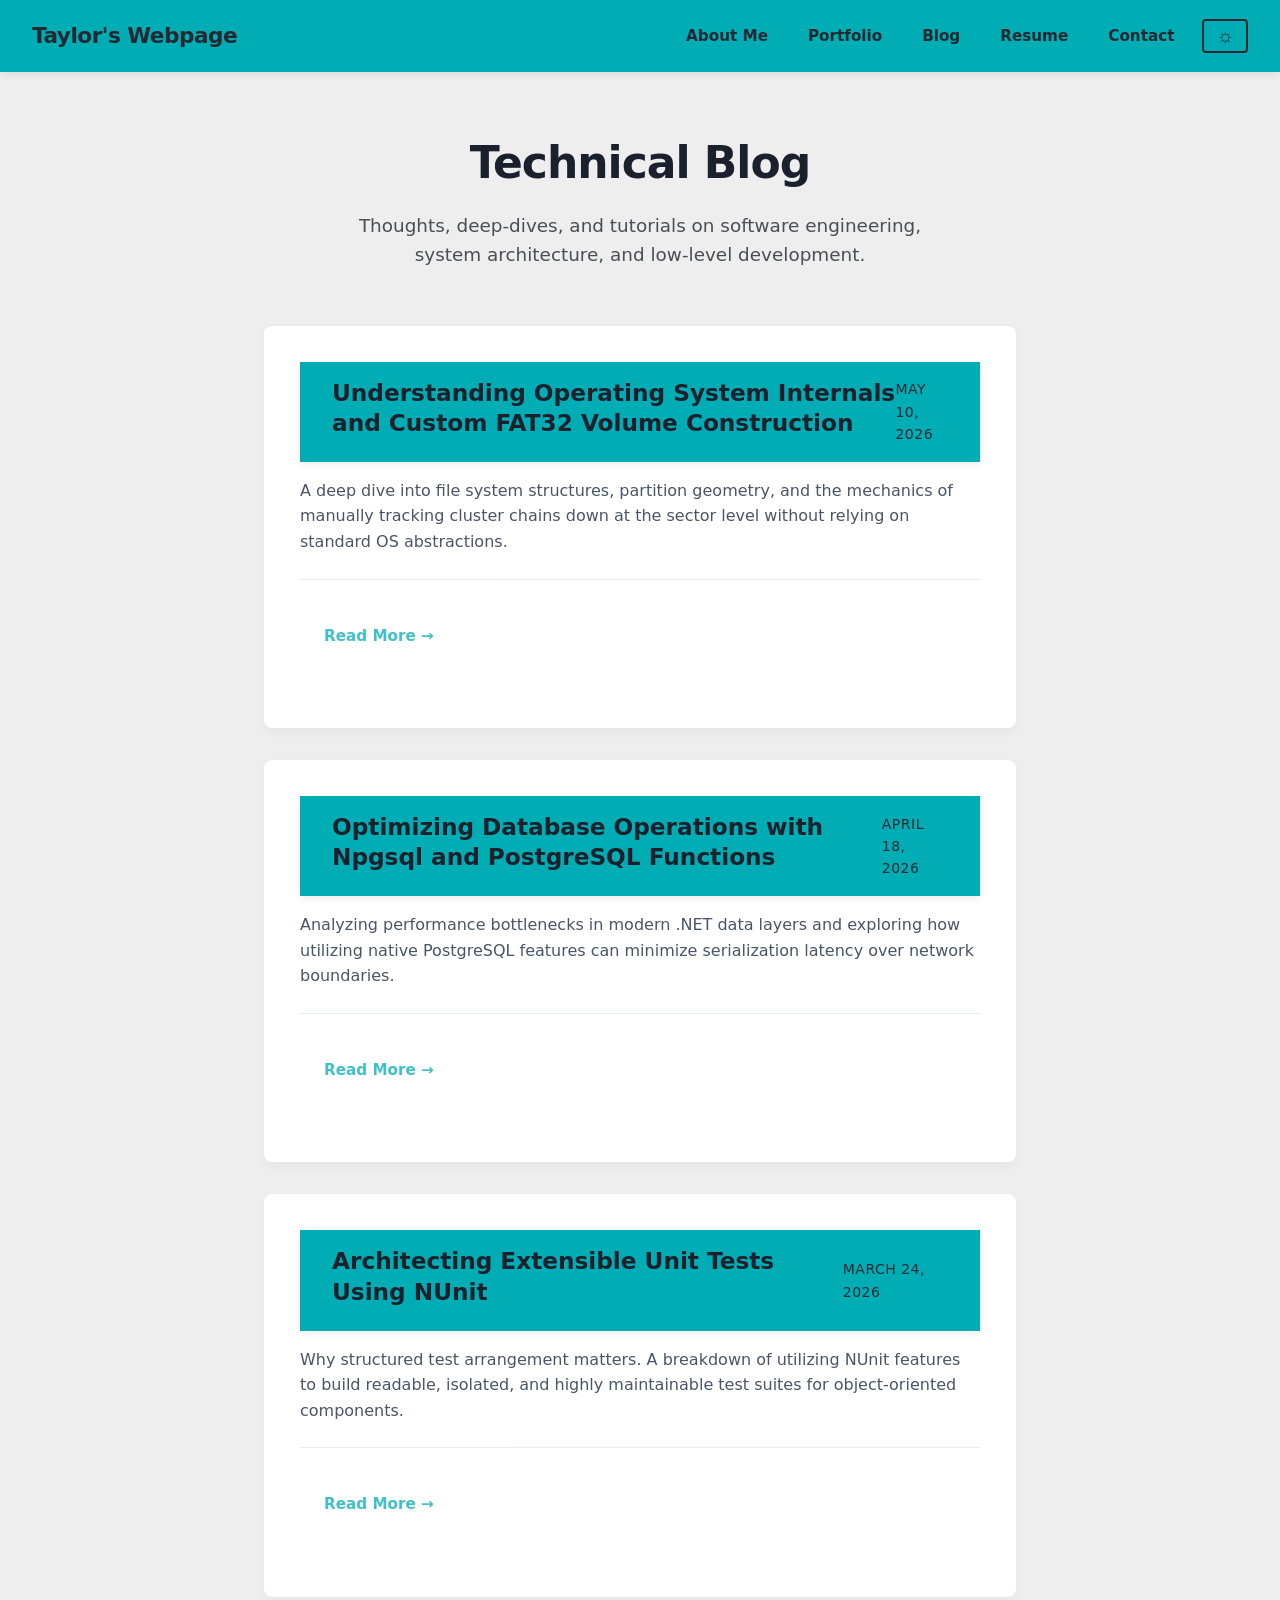
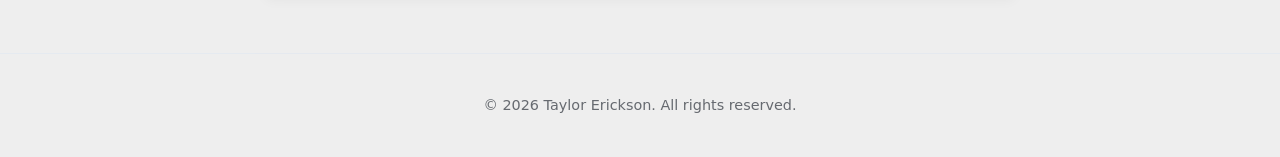
==== Components/Pages/blog.html @ eb7d3d36 "These two files contain the html and css for the blog section of my resume.  I have yet to add in an" ====
<!DOCTYPE html>
<html lang="en">
<head>
    <meta charset="UTF-8">
    <meta name="viewport" content="width=device-width, initial-scale=1.0">
    <title>Blog - Taylor Erickson</title>
    <link href="blog.css" rel="stylesheet">
    <script src="theme-toggle.js" defer></script>
</head>
<body>    
    <header>
        <h1>Taylor's Webpage</h1>
        <nav>
            <a href="Main.html">About Me</a>
            <a href="portfolio.html">Portfolio</a>
            <a href="blog.html">Blog</a>
            <a href="resume.html">Resume</a>
            <a href="contact.html">Contact</a>
            <theme-toggle></theme-toggle>
        </nav>
    </header>

    <main>
        <section class="blog-intro">
            <h1>Technical Blog</h1>
            <p>Thoughts, deep-dives, and tutorials on software engineering, system architecture, and low-level development.</p>
        </section>

        <section class="blog-feed">
            <h2 class="sr-only">Recent Articles</h2>

            <article class="blog-card">
                <header class="post-header">
                    <h2>Understanding Operating System Internals and Custom FAT32 Volume Construction</h2>
                    <time datetime="2026-05-10">May 10, 2026</time>
                </header>
                <p>A deep dive into file system structures, partition geometry, and the mechanics of manually tracking cluster chains down at the sector level without relying on standard OS abstractions.</p>
                <footer class="post-footer">
                    <a href="blog/fat32-internals.html" aria-label="Read full article on FAT32 internals">Read More &rarr;</a>
                </footer>
            </article>

            <article class="blog-card">
                <header class="post-header">
                    <h2>Optimizing Database Operations with Npgsql and PostgreSQL Functions</h2>
                    <time datetime="2026-04-18">April 18, 2026</time>
                </header>
                <p>Analyzing performance bottlenecks in modern .NET data layers and exploring how utilizing native PostgreSQL features can minimize serialization latency over network boundaries.</p>
                <footer class="post-footer">
                    <a href="blog/npgsql-optimization.html" aria-label="Read full article on Npgsql optimization">Read More &rarr;</a>
                </footer>
            </article>

            <article class="blog-card">
                <header class="post-header">
                    <h2>Architecting Extensible Unit Tests Using NUnit</h2>
                    <time datetime="2026-03-24">March 24, 2026</time>
                </header>
                <p>Why structured test arrangement matters. A breakdown of utilizing NUnit features to build readable, isolated, and highly maintainable test suites for object-oriented components.</p>
                <footer class="post-footer">
                    <a href="blog/nunit-architecture.html" aria-label="Read full article on NUnit architecture">Read More &rarr;</a>
                </footer>
            </article>
        </section>
    </main>

    <footer>
        <p>&copy; 2026 Taylor Erickson. All rights reserved.</p>
    </footer>
</body>
</html>
---- Components/Pages/blog.css ----
@import url("root.css");

* {
    margin: 0;
    padding: 0;
    box-sizing: border-box; 
}

body {
    background-color: var(--color-bg);
    color: var(--color-txt);
    font-family: system-ui, -apple-system, sans-serif; 
    line-height: 1.6; 
    display: flex;
    flex-direction: column;
    min-height: 100vh;
    transition: background-color 0.3s ease, color 0.3s ease;
}

header {
    position: sticky;
    top: 0;
    z-index: 100;
    display: flex;
    justify-content: space-between; 
    align-items: center;
    background-color: var(--color-header);
    color: var(--color-txt-header);
    padding: 1rem 2rem;
    box-shadow: 0 2px 8px rgba(0, 0, 0, 0.08);
}

header h1 {
    font-size: 1.35rem;
    font-weight: 700;
    letter-spacing: -0.5px;
}

header nav {
    display: flex;
    align-items: center; 
    gap: 1rem; 
}

header nav a {
    color: var(--color-txt-header);
    text-decoration: none;
    font-weight: 600;
    font-size: 0.95rem;
    padding: 0.5rem 0.75rem;
    border-radius: 4px;
    transition: background-color 0.2s ease;
}

header nav a:hover {
    background-color: rgba(34, 40, 49, 0.08); 
}

header nav a:focus-visible {
    outline: 3px solid var(--color-txt-header);
    outline-offset: 2px;
}

main {
    flex: 1;
    width: 100%;
    max-width: 800px;
    margin: 3.5rem auto;
    padding: 0 1.5rem;
}

.blog-intro {
    text-align: center;
    margin-bottom: 3.5rem;
}

.blog-intro h1 {
    font-size: 2.75rem;
    font-weight: 800;
    letter-spacing: -1px;
    margin-bottom: 0.75rem;
    color: var(--color-title-resume, inherit);
}

.blog-intro p {
    font-size: 1.15rem;
    max-width: 600px;
    margin: 0 auto;
    opacity: 0.9;
}

.blog-feed {
    display: flex;
    flex-direction: column;
    gap: 2rem;
}

.blog-card {
    background-color: var(--color-bg-resume, #ffffff);
    color: var(--color-txt-resume, #2d3748);
    padding: 2.25rem;
    border-radius: 8px;
    box-shadow: 0 4px 12px rgba(0, 0, 0, 0.04);
    transition: background-color 0.3s ease, color 0.3s ease, transform 0.2s ease, box-shadow 0.2s ease;
}

.blog-card:hover {
    transform: translateY(-2px);
    box-shadow: 0 6px 20px rgba(0, 0, 0, 0.07);
}

.post-header {
    margin-bottom: 1rem;
}

.post-header h2 {
    font-size: 1.45rem;
    font-weight: 700;
    line-height: 1.3;
    margin-bottom: 0.5rem;
    color: var(--color-title-resume, #1a202c);
}

time {
    font-size: 0.875rem;
    font-weight: 500;
    text-transform: uppercase;
    letter-spacing: 0.5px;
    color: var(#ffffff);
}


.blog-card p {
    font-size: 1rem;
    line-height: 1.6;
    margin-bottom: 1.5rem;
    color: var(--color-subtitle-resume, #4a5568);
}


.post-footer {
    display: flex;
    justify-content: flex-start;
}

.post-footer a {
    color: var(--color-header, #00adb5);
    text-decoration: none;
    font-weight: 600;
    font-size: 0.95rem;
    transition: color 0.2s ease;
    padding: 0.25rem 0;
}

.post-footer a:hover {
    text-decoration: underline;
    color: var(--color-txt-header);
}

.post-footer a:focus-visible {
    outline: 2px solid var(--color-header);
    outline-offset: 4px;
    border-radius: 2px;
}

.sr-only {
    position: absolute;
    width: 1px;
    height: 1px;
    padding: 0;
    margin: -1px;
    overflow: hidden;
    clip: rect(0, 0, 0, 0);
    white-space: nowrap;
    border: 0;
}


footer {
    text-align: center;
    padding: 2.5rem 1.5rem;
    margin-top: auto;
    font-size: 0.9rem;
    opacity: 0.75;
    border-top: 1px solid var(--color-border-resume, rgba(0, 0, 0, 0.05));
}


@media (max-width: 640px) {
    header {
        flex-direction: column;
        gap: 1rem;
        padding: 1.25rem 1rem;
    }

    header nav {
        flex-wrap: wrap;
        justify-content: center;
        gap: 0.5rem 0.75rem;
    }

    main {
        margin: 2rem auto;
    }

    .blog-intro {
        margin-bottom: 2rem;
        text-align: left;
    }

    .blog-intro h1 {
        font-size: 2.25rem;
    }

    .blog-card {
        padding: 1.5rem;
    }

    .post-header h2 {
        font-size: 1.25rem;
    }
}
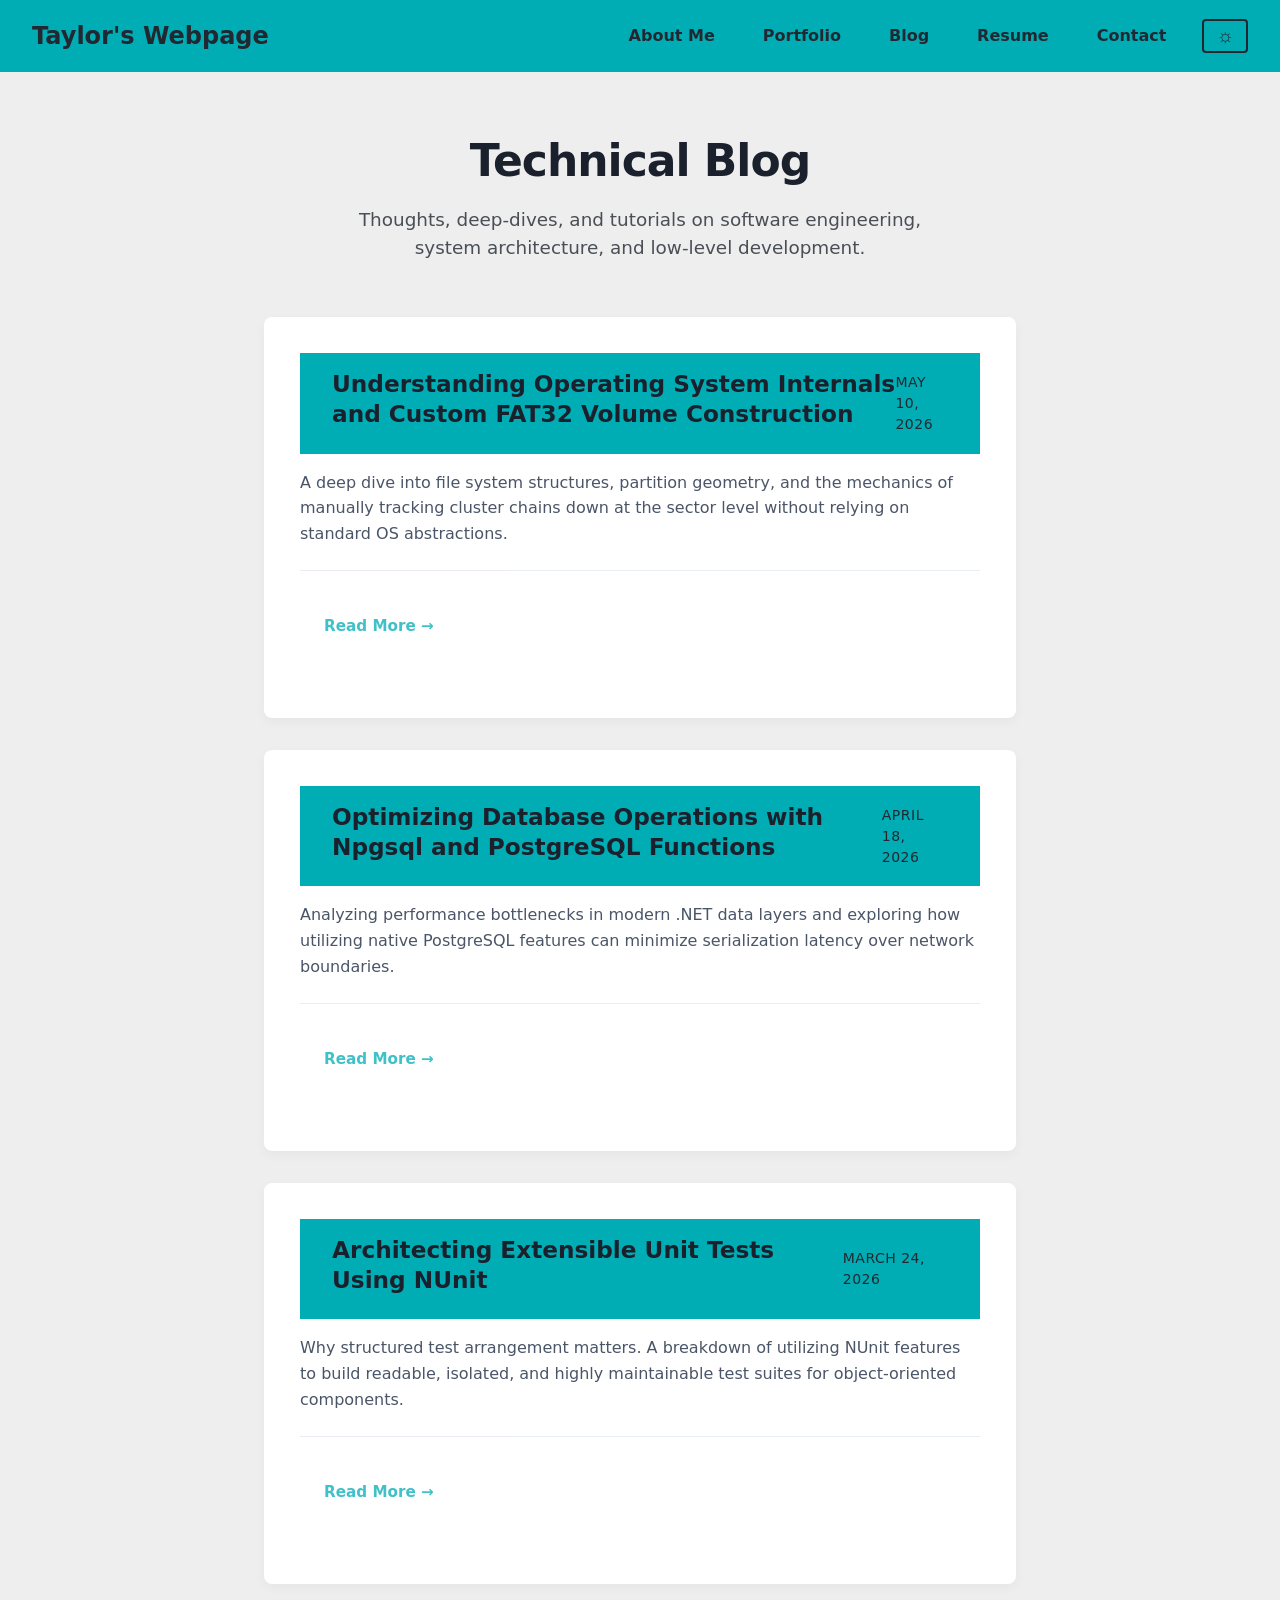
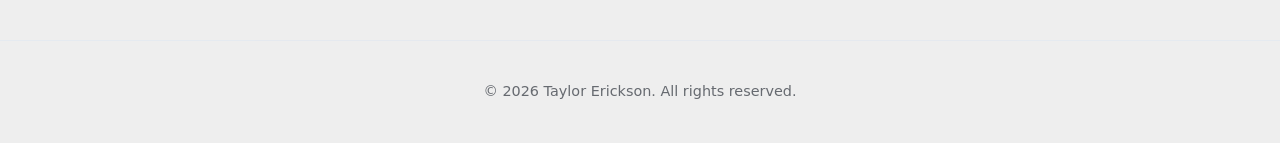
==== commit 9db4e2b4: "feat: implement responsive portfolio and blog layouts with persistent theme sync - Created semantic-" ====
--- a/Components/Pages/blog.html
+++ b/Components/Pages/blog.html
@@ -6,6 +6,17 @@
     <title>Blog - Taylor Erickson</title>
     <link href="blog.css" rel="stylesheet">
     <script src="theme-toggle.js" defer></script>
+
+     <script>
+            (function () {
+                const savedTheme = localStorage.getItem('theme');
+                if (savedTheme === 'dark') {
+                    document.documentElement.setAttribute('data-theme', 'dark');
+                } else if (savedTheme === 'light') {
+                    document.documentElement.setAttribute('data-theme', 'light');
+                }
+            })();
+    </script>
 </head>
 <body>    
     <header>
--- a/Components/Pages/blog.css
+++ b/Components/Pages/blog.css
@@ -10,10 +10,7 @@
     background-color: var(--color-bg);
     color: var(--color-txt);
     font-family: system-ui, -apple-system, sans-serif; 
-    line-height: 1.6; 
-    display: flex;
-    flex-direction: column;
-    min-height: 100vh;
+    line-height: 1.5; 
     transition: background-color 0.3s ease, color 0.3s ease;
 }
 
@@ -27,38 +24,47 @@
     background-color: var(--color-header);
     color: var(--color-txt-header);
     padding: 1rem 2rem;
-    box-shadow: 0 2px 8px rgba(0, 0, 0, 0.08);
 }
 
 header h1 {
-    font-size: 1.35rem;
-    font-weight: 700;
-    letter-spacing: -0.5px;
+    font-size: 1.5rem;
 }
 
 header nav {
     display: flex;
     align-items: center; 
-    gap: 1rem; 
+    gap: 1.5rem; 
 }
 
 header nav a {
     color: var(--color-txt-header);
     text-decoration: none;
     font-weight: 600;
-    font-size: 0.95rem;
+    font-size: 1rem;
     padding: 0.5rem 0.75rem;
     border-radius: 4px;
     transition: background-color 0.2s ease;
 }
 
-header nav a:hover {
-    background-color: rgba(34, 40, 49, 0.08); 
-}
-
-header nav a:focus-visible {
-    outline: 3px solid var(--color-txt-header);
-    outline-offset: 2px;
+header nav a:hover, header nav a:focus {
+    background-color: rgba(34, 40, 49, 0.1); 
+    outline: 2px solid var(--color-txt-header);
+}
+
+.theme-indicator {
+    display: inline-flex;
+    align-items: center;
+    justify-content: center;
+    padding: 0.5rem;
+    font-size: 1.3rem;
+    font-weight: bold;
+    margin-left: 0.5rem; 
+}
+
+.theme-indicator::before {
+    content: var(--theme-symbol);
+    color: var(--theme-symbol-color);
+    transition: color 0.3s ease; 
 }
 
 main {
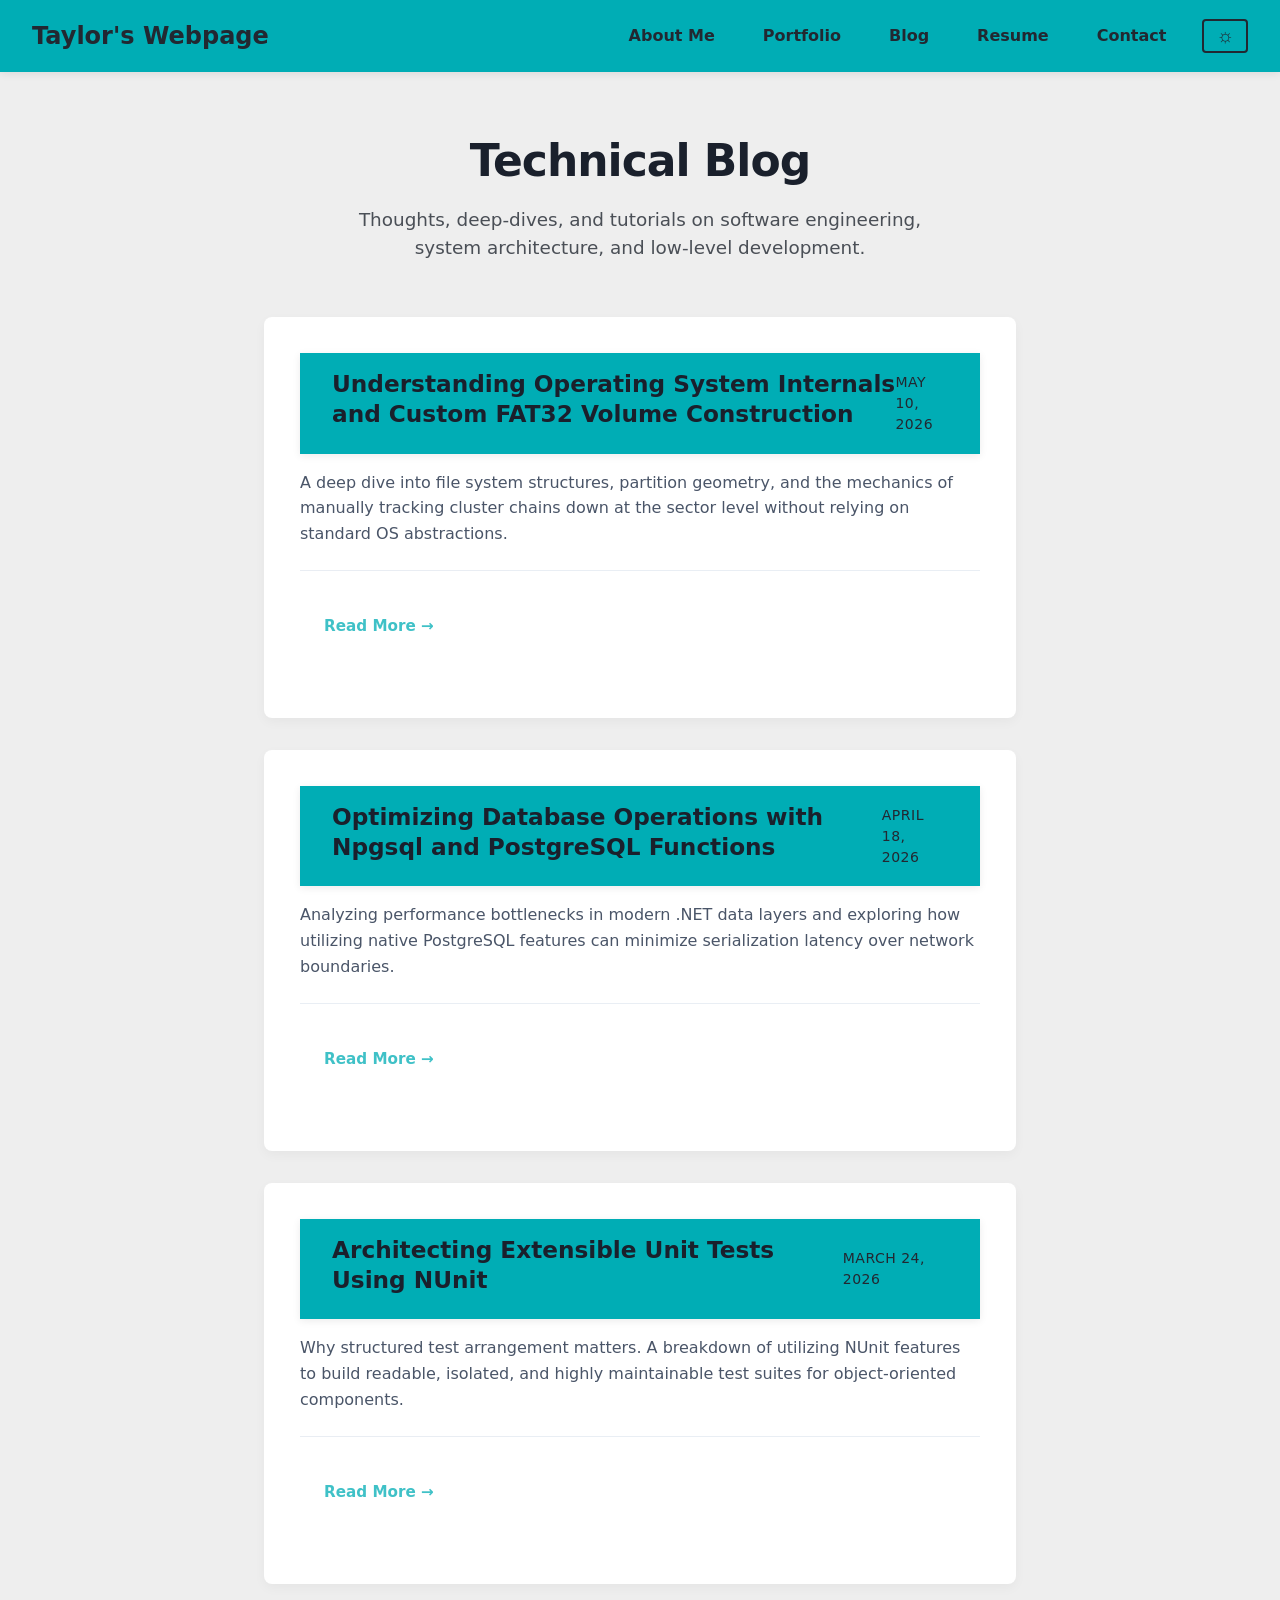
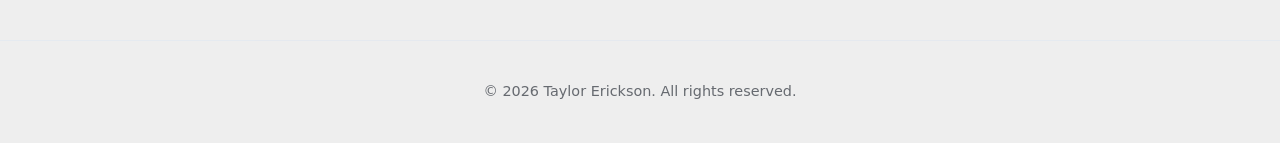
==== commit 98e3a400: "Change the file Main to index, reflecting these changes throughout the files as well." ====
--- a/Components/Pages/blog.html
+++ b/Components/Pages/blog.html
@@ -22,7 +22,7 @@
     <header>
         <h1>Taylor's Webpage</h1>
         <nav>
-            <a href="Main.html">About Me</a>
+            <a href="index.html">About Me</a>
             <a href="portfolio.html">Portfolio</a>
             <a href="blog.html">Blog</a>
             <a href="resume.html">Resume</a>
--- a/Components/Pages/blog.css
+++ b/Components/Pages/blog.css
@@ -17,13 +17,14 @@
 header {
     position: sticky;
     top: 0;
-    z-index: 100;
+    z-index: 10; 
     display: flex;
     justify-content: space-between; 
     align-items: center;
     background-color: var(--color-header);
     color: var(--color-txt-header);
     padding: 1rem 2rem;
+    box-shadow: 0 2px 8px rgba(0, 0, 0, 0.08);
 }
 
 header h1 {
@@ -73,6 +74,9 @@
     max-width: 800px;
     margin: 3.5rem auto;
     padding: 0 1.5rem;
+    
+    position: relative;
+    z-index: 1; 
 }
 
 .blog-intro {
